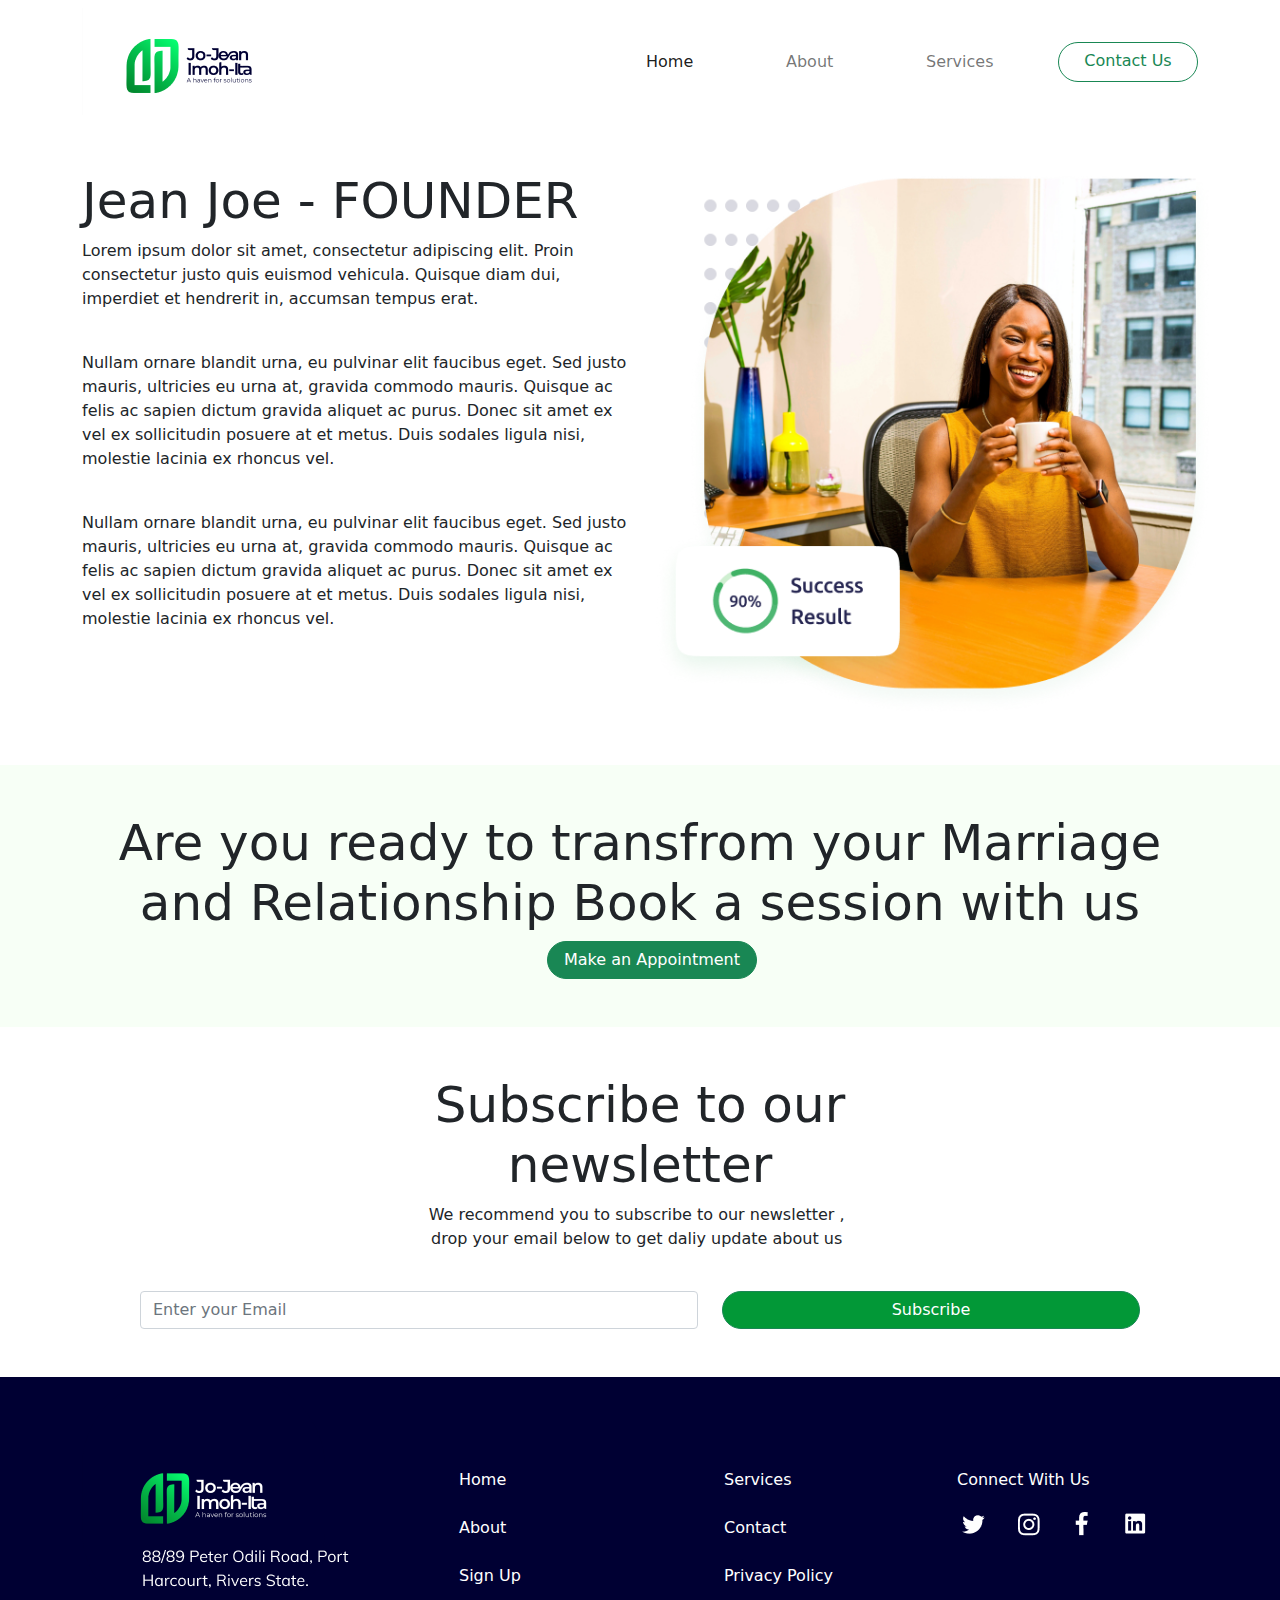
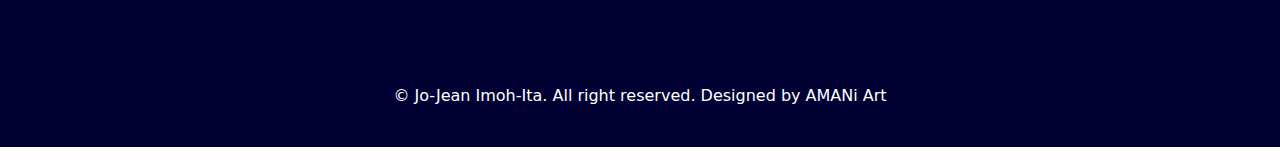
==== about.html @ e362bf73 "first commit" ====
<!DOCTYPE html>
<html lang="en">
<head>
    <meta charset="UTF-8">
    <meta http-equiv="X-UA-Compatible" content="IE=edge">
    <meta name="viewport" content="width=device-width, initial-scale=1.0">
    <link rel="stylesheet" href="css/style.css">
    <link rel="stylesheet" href="css/bootstrap.min.css">
    <title>About Us</title>
</head>
<body>
    
    <div id="hero-section">
      <nav class="navbar navbar-expand-lg navbar-light ">
          <div class="container">
            <a href="index.html"><img src="img/logo.png" alt="Logo" srcset=""></a>
            <button class="navbar-toggler" type="button" data-bs-toggle="collapse" data-bs-target="#navbarSupportedContent" aria-controls="navbarSupportedContent" aria-expanded="false" aria-label="Toggle navigation">
              <span class="navbar-toggler-icon"></span>
            </button>
            <div class="collapse navbar-collapse" id="navbarSupportedContent">
              <ul class="navbar-nav ms-auto mb-2 mb-lg-0">


                <li class="nav-item">
                  <a class="nav-link active" aria-current="page"  href="index.html">Home</a>
                </li>


                <li class="nav-item">
                  <a class="nav-link" href="about.html">About</a>
                </li>


                <li class="nav-item">
                  <a class="nav-link" href="#">Services</a>
                </li>


              <form class="d-flex">
                <a href="contact.html" class="btn btn-outline-success" role="button">Contact Us</a>
                                  
              </form>
            </div>
          </div>
        </nav>
    </div>

    <div id="top-hero-section" class="py-5">
      <div class="container">
        <div class="row">
          
          <div class="col">
            <div class="top-hero">
              <h2 class="text-dark ">Jean Joe - FOUNDER</h2>

              <p>Lorem ipsum dolor sit amet, consectetur adipiscing elit. Proin consectetur justo quis euismod vehicula. Quisque diam dui, imperdiet et hendrerit in, accumsan tempus erat.</p><br>

              <p>Nullam ornare blandit urna, eu pulvinar elit faucibus eget. Sed justo mauris, ultricies eu urna at, gravida commodo mauris. Quisque ac felis ac sapien dictum gravida aliquet ac purus. Donec sit amet ex vel ex sollicitudin posuere at et metus. Duis sodales ligula nisi, molestie lacinia ex rhoncus vel.</p><br>

              <p>Nullam ornare blandit urna, eu pulvinar elit faucibus eget. Sed justo mauris, ultricies eu urna at, gravida commodo mauris. Quisque ac felis ac sapien dictum gravida aliquet ac purus. Donec sit amet ex vel ex sollicitudin posuere at et metus. Duis sodales ligula nisi, molestie lacinia ex rhoncus vel.</p>

              
            </div>
          </div>         

          <div class="col">
            <div class="top-image">
              <img src="img/top-hero.png" alt="TOP HERO">
           </div>

          </div>            
          </div>
      </div>
    </div>

    <div id="appointment-section" class="py-5 text-center" style="background: #F7FFF6;">
      <div class="container">
        
        <h2>Are you ready to transfrom your Marriage and 
          Relationship Book a  session with us</h2>

        <button type="submit" class="btn btn-success ms-4">Make an Appointment</button>
        

      </div>
    </div>
    
    <div id="suscribe-section" class="py-5">
      <div class="container">
        <div class="coach-section text-center">
          <h2>Subscribe to our newsletter</h2>
          <p style="width: 65%; margin-left: 17%;" >We recommend you to subscribe to our newsletter , drop 
            your email below to get daliy update about us</p>
        </div>

        <form id="form-section" class="pt-4">
          <div style="width: 50%;"> <input type="email" class="form-control"  placeholder="Enter your Email"> </div>
          
          <button type="submit" class="btn btn-success ms-4">Subscribe</button>
      </form>
      

        

        

      </div>
    </div>

    <div id="footer" style="background: #000033; color: #ffffff;">
      <div class="container">
        <div class="row">

          <div class="col me-5">
            <img src="img/Group 115.png" alt="Footer Logo">
            
          </div>

          <div class="col" style="margin-top: 8%;">
            <ul style="list-style: none;">
              <li >Home</li><br>
              <li>About</li><br>
              <li>Sign Up</li>
            </ul>

          </div>

          <div class="col " style="margin-top: 8%;">
            <ul style="list-style: none;">
              <li>Services</li><br>
              <li>Contact</li><br>
              <li>Privacy Policy</li>
            </ul>

          </div>

          <div class="col" style="margin-top: 8%;">
            <p>Connect With Us</p>
            <img src="img/Group 36.png" alt="Social Icons">

          </div>

        </div>
      </div>

      <div class="footer-text">
        <p>© Jo-Jean Imoh-Ita. All right reserved. Designed by AMANi Art</p>
      </div>
      
    </div>
    

    <script src="js/bootstrap.min.js"></script>
</body>
</html>
---- css/style.css ----
* {
    margin: 0;
    padding: 0;
    box-sizing: border-box;
}

h2 {
    font-size: 50px  !important;
}

p {
    font-size: 16px  !important;
}

.top-hero button, #form-section button {
    background: #029837;
    border-radius: 20px;
    width: 140px;
}

.col-lg-7 .top-hero {
    margin-top: 130px;
}

.top-image img {
    width: 103%;
}

#offer-section {
    background: #F7FFF6;
    ;
}

.offer-image img {
    width: 75%;
}

.coach-section {
    width: 60%;
    margin-left: 20%;
}

#customer-section {
    background: #F7FFF6;
    
}

.card {
    border: none;
    border-radius: 10px
}

.c-details span {
    font-weight: 300;
    font-size: 13px
}

#form-section {
    display: flex;
    align-items: center;
    justify-content: center;
}

#hero-section a,  #offer-section button, #coaching-section a {
    border-radius: 20px;
    width: 140px;
}

#appointment-section button {
    border-radius: 20px;
    width: 210px;
}


.footer-text p{
    margin-top: 5%;
    padding-bottom: 3%;
    font-size: 5px;
    text-align: center;
}


.registration-form{
	padding: 30px 0;
}

.registration-form form{
    background-color: #fff;
    max-width: 600px;
    margin: auto;
    padding: 50px 70px;
    border-top-left-radius: 30px;
    border-top-right-radius: 30px;
    box-shadow: 0px 2px 10px rgba(0, 0, 0, 0.075);
}


.registration-form .item{
	border-radius: 20px;
    margin-bottom: 25px;
    padding: 10px 20px;
}

.registration-form .create-account{
    border-radius: 30px;
    padding: 10px 20px;
    font-size: 18px;
    font-weight: bold;
    background-color: #5791ff;
    border: none;
    color: white;
    margin-top: 20px;
}

.top-hero button, #form-section button {
    width: 418px;
}
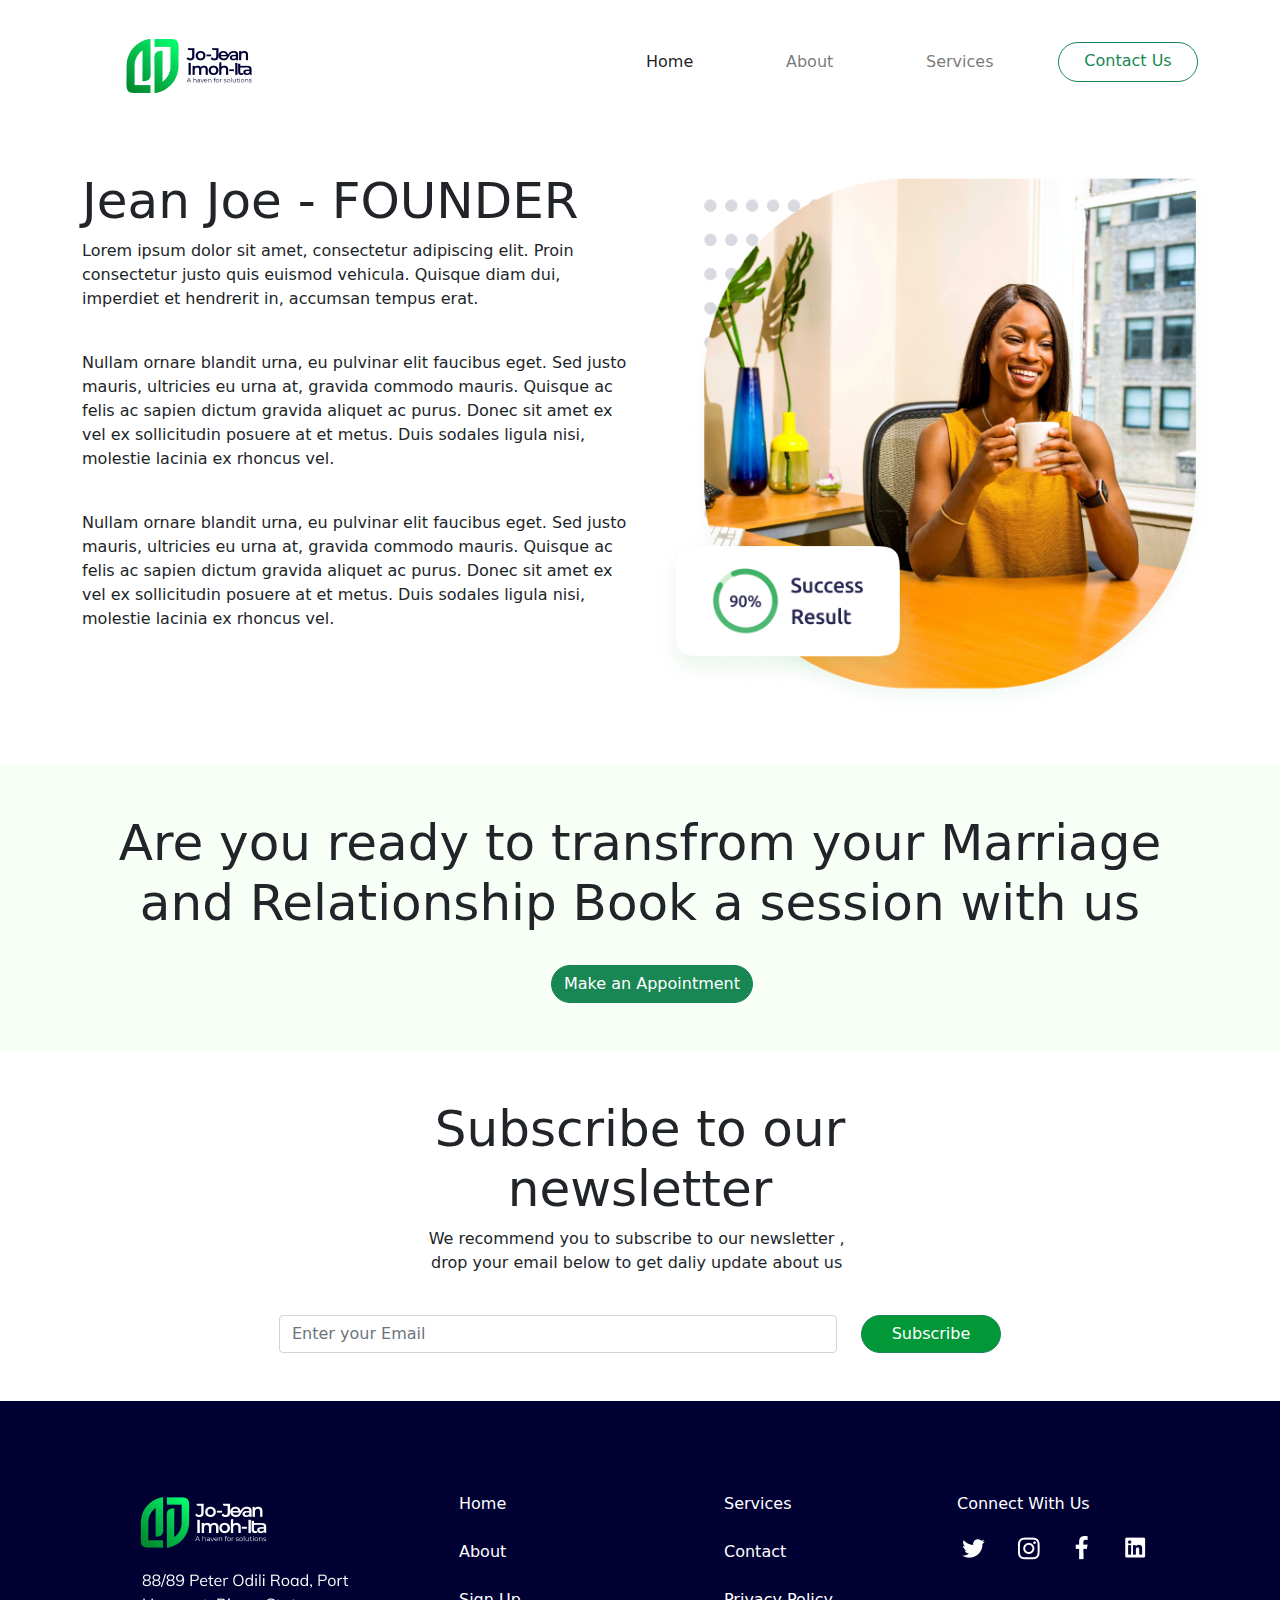
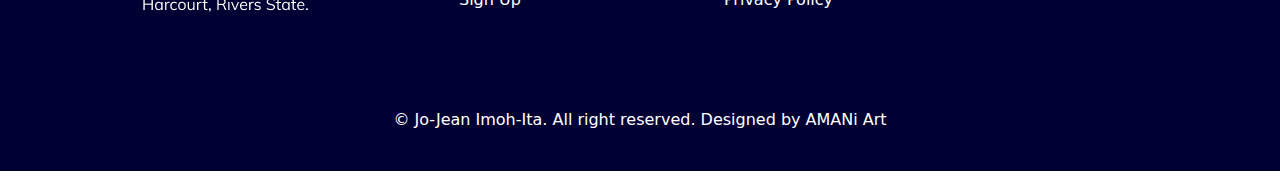
==== commit efcd6912: "First Commit" ====
--- a/about.html
+++ b/about.html
@@ -79,7 +79,7 @@
         <h2>Are you ready to transfrom your Marriage and 
           Relationship Book a  session with us</h2>
 
-        <button type="submit" class="btn btn-success ms-4">Make an Appointment</button>
+        <button type="submit" class="btn btn-success ms-4 rounded-pill mt-4">Make an Appointment</button>
         
 
       </div>
@@ -93,10 +93,10 @@
             your email below to get daliy update about us</p>
         </div>
 
-        <form id="form-section" class="pt-4">
+        <form id="form-section" class="pt-4 pt-4 d-flex justify-content-center">
           <div style="width: 50%;"> <input type="email" class="form-control"  placeholder="Enter your Email"> </div>
           
-          <button type="submit" class="btn btn-success ms-4">Subscribe</button>
+          <button type="submit" class="btn btn-success ms-4 ">Subscribe</button>
       </form>
       
 
--- a/css/style.css
+++ b/css/style.css
@@ -28,7 +28,7 @@
 
 #offer-section {
     background: #F7FFF6;
-    ;
+    
 }
 
 .offer-image img {
@@ -55,20 +55,11 @@
     font-size: 13px
 }
 
-#form-section {
-    display: flex;
-    align-items: center;
-    justify-content: center;
-}
+
 
 #hero-section a,  #offer-section button, #coaching-section a {
     border-radius: 20px;
     width: 140px;
-}
-
-#appointment-section button {
-    border-radius: 20px;
-    width: 210px;
 }
 
 
@@ -77,21 +68,6 @@
     padding-bottom: 3%;
     font-size: 5px;
     text-align: center;
-}
-
-
-.registration-form{
-	padding: 30px 0;
-}
-
-.registration-form form{
-    background-color: #fff;
-    max-width: 600px;
-    margin: auto;
-    padding: 50px 70px;
-    border-top-left-radius: 30px;
-    border-top-right-radius: 30px;
-    box-shadow: 0px 2px 10px rgba(0, 0, 0, 0.075);
 }
 
 
@@ -112,7 +88,5 @@
     margin-top: 20px;
 }
 
-.top-hero button, #form-section button {
-    width: 418px;
-}
 
+
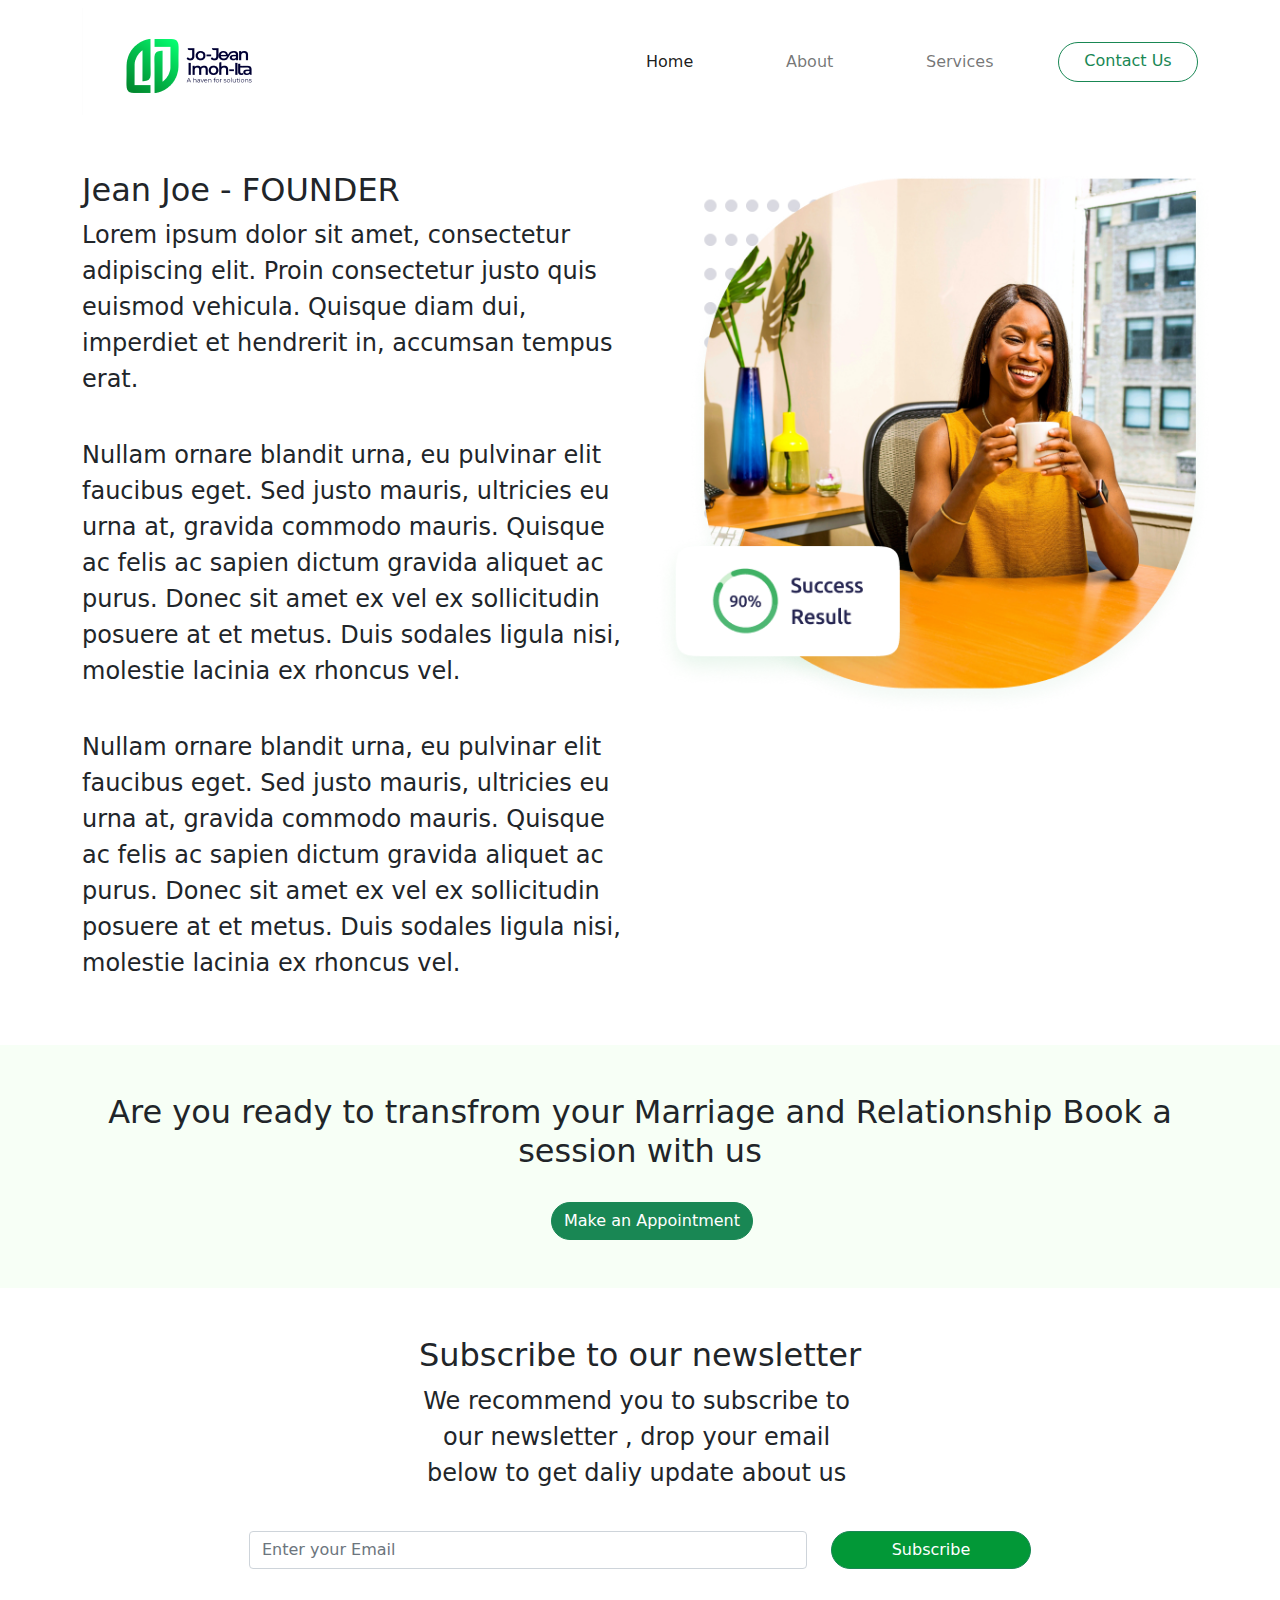
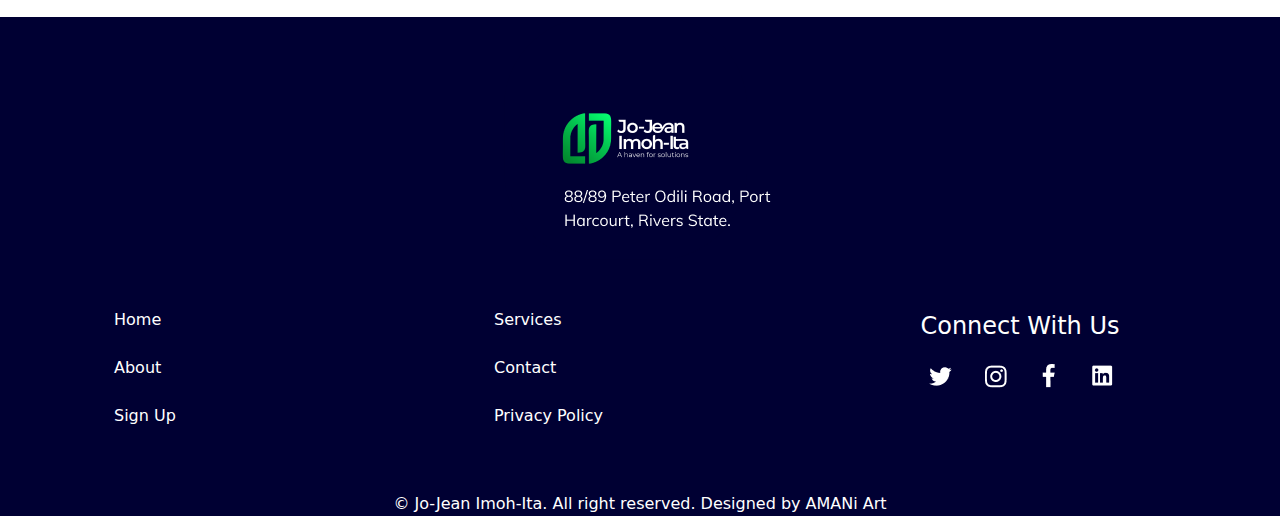
==== commit 32418221: "Contact Page and Footer Adjusted" ====
--- a/about.html
+++ b/about.html
@@ -10,6 +10,7 @@
 </head>
 <body>
     
+    <!-- HEADER -->
     <div id="hero-section">
       <nav class="navbar navbar-expand-lg navbar-light ">
           <div class="container">
@@ -107,16 +108,18 @@
       </div>
     </div>
 
+
+    <!-- FOOTER -->
     <div id="footer" style="background: #000033; color: #ffffff;">
       <div class="container">
         <div class="row">
 
-          <div class="col me-5">
+          <div class="col-sm-12 d-flex justify-content-center">
             <img src="img/Group 115.png" alt="Footer Logo">
             
           </div>
 
-          <div class="col" style="margin-top: 8%;">
+          <div class="col mt-5" >
             <ul style="list-style: none;">
               <li >Home</li><br>
               <li>About</li><br>
@@ -125,7 +128,7 @@
 
           </div>
 
-          <div class="col " style="margin-top: 8%;">
+          <div class="col mt-5">
             <ul style="list-style: none;">
               <li>Services</li><br>
               <li>Contact</li><br>
@@ -134,18 +137,18 @@
 
           </div>
 
-          <div class="col" style="margin-top: 8%;">
+          <div class="col mt-5 text-center">
             <p>Connect With Us</p>
-            <img src="img/Group 36.png" alt="Social Icons">
+            <div class="d-flex justify-content-center"><img src="img/Group 36.png" alt="Social Icons"></div>
 
           </div>
 
         </div>
       </div>
 
-      <div class="footer-text">
-        <p>© Jo-Jean Imoh-Ita. All right reserved. Designed by AMANi Art</p>
-      </div>
+      
+        <p class="fs-6 text-center mt-5">© Jo-Jean Imoh-Ita. All right reserved. Designed by AMANi Art</p>
+      
       
     </div>
     
--- a/css/style.css
+++ b/css/style.css
@@ -5,11 +5,13 @@
 }
 
 h2 {
-    font-size: 50px  !important;
+    
+    font-size: clamp(2rem, 3.125vw, 3.125rem);
 }
 
 p {
-    font-size: 16px  !important;
+    
+    font-size: clamp(0.8rem, 2vw, 1.5rem);
 }
 
 .top-hero button, #form-section button {
@@ -63,14 +65,6 @@
 }
 
 
-.footer-text p{
-    margin-top: 5%;
-    padding-bottom: 3%;
-    font-size: 5px;
-    text-align: center;
-}
-
-
 .registration-form .item{
 	border-radius: 20px;
     margin-bottom: 25px;
@@ -86,7 +80,16 @@
     border: none;
     color: white;
     margin-top: 20px;
+    
+}
+
+.top-hero button, #form-section button {
+    /* width: 418px !important; */
+    width: clamp(140px, 200px, 418px);
 }
 
 
-
+.form_class {
+    /* width: 600px; */
+    width: clamp(50px 400vw, 600px);
+}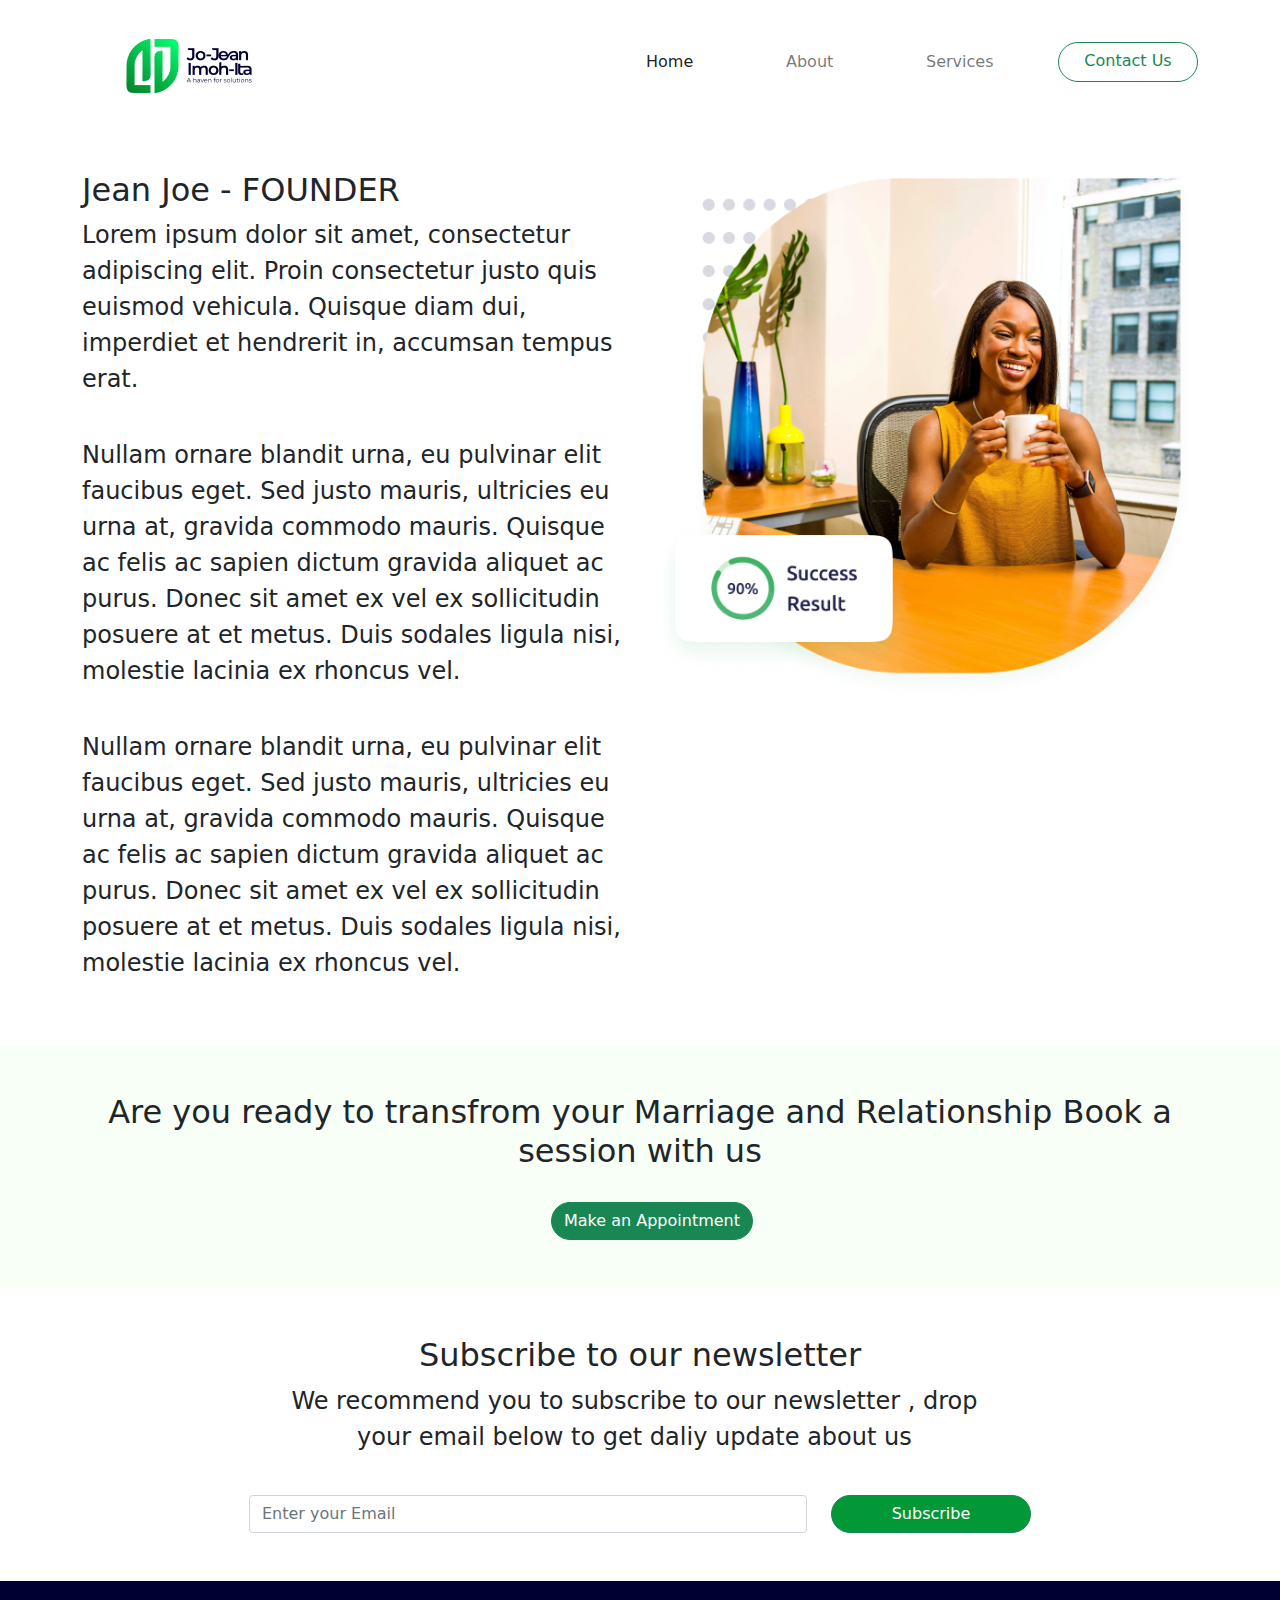
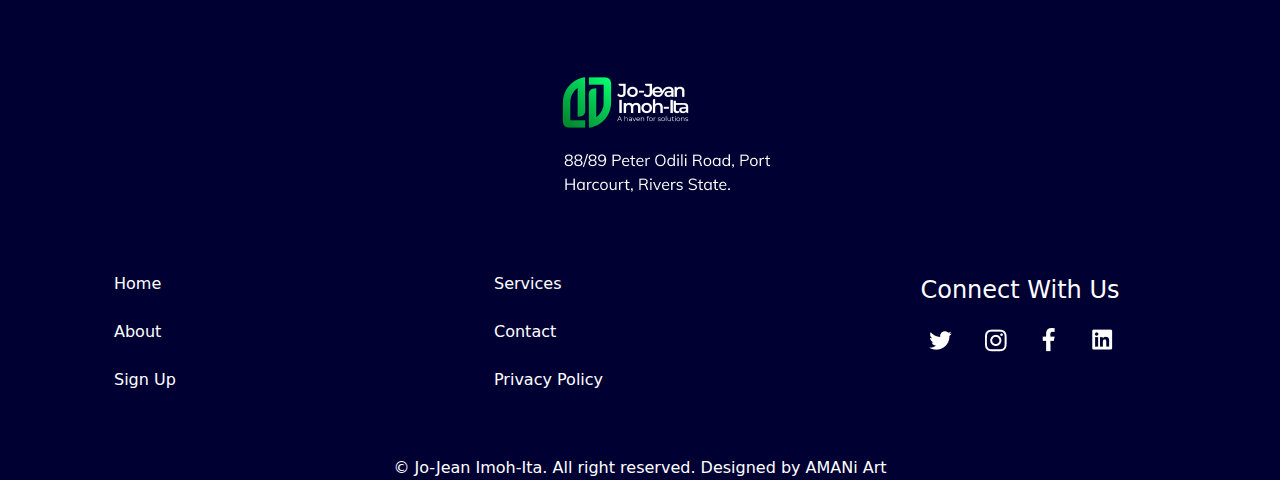
==== commit 3bb1e337: "All pages Edited" ====
--- a/about.html
+++ b/about.html
@@ -66,7 +66,7 @@
 
           <div class="col">
             <div class="top-image">
-              <img src="img/top-hero.png" alt="TOP HERO">
+              <img src="img/top-hero.png" class="img-fluid" alt="TOP HERO">
            </div>
 
           </div>            
--- a/css/style.css
+++ b/css/style.css
@@ -20,32 +20,9 @@
     width: 140px;
 }
 
-.col-lg-7 .top-hero {
+/* .col-lg-7 .top-hero {
     margin-top: 130px;
-}
-
-.top-image img {
-    width: 103%;
-}
-
-#offer-section {
-    background: #F7FFF6;
-    
-}
-
-.offer-image img {
-    width: 75%;
-}
-
-.coach-section {
-    width: 60%;
-    margin-left: 20%;
-}
-
-#customer-section {
-    background: #F7FFF6;
-    
-}
+} */
 
 .card {
     border: none;
@@ -83,9 +60,12 @@
     
 }
 
-.top-hero button, #form-section button {
-    /* width: 418px !important; */
+ #form-section button {
     width: clamp(140px, 200px, 418px);
+}
+
+.top-hero button {
+    width: clamp(18rem, 93vw, 20rem);
 }
 
 
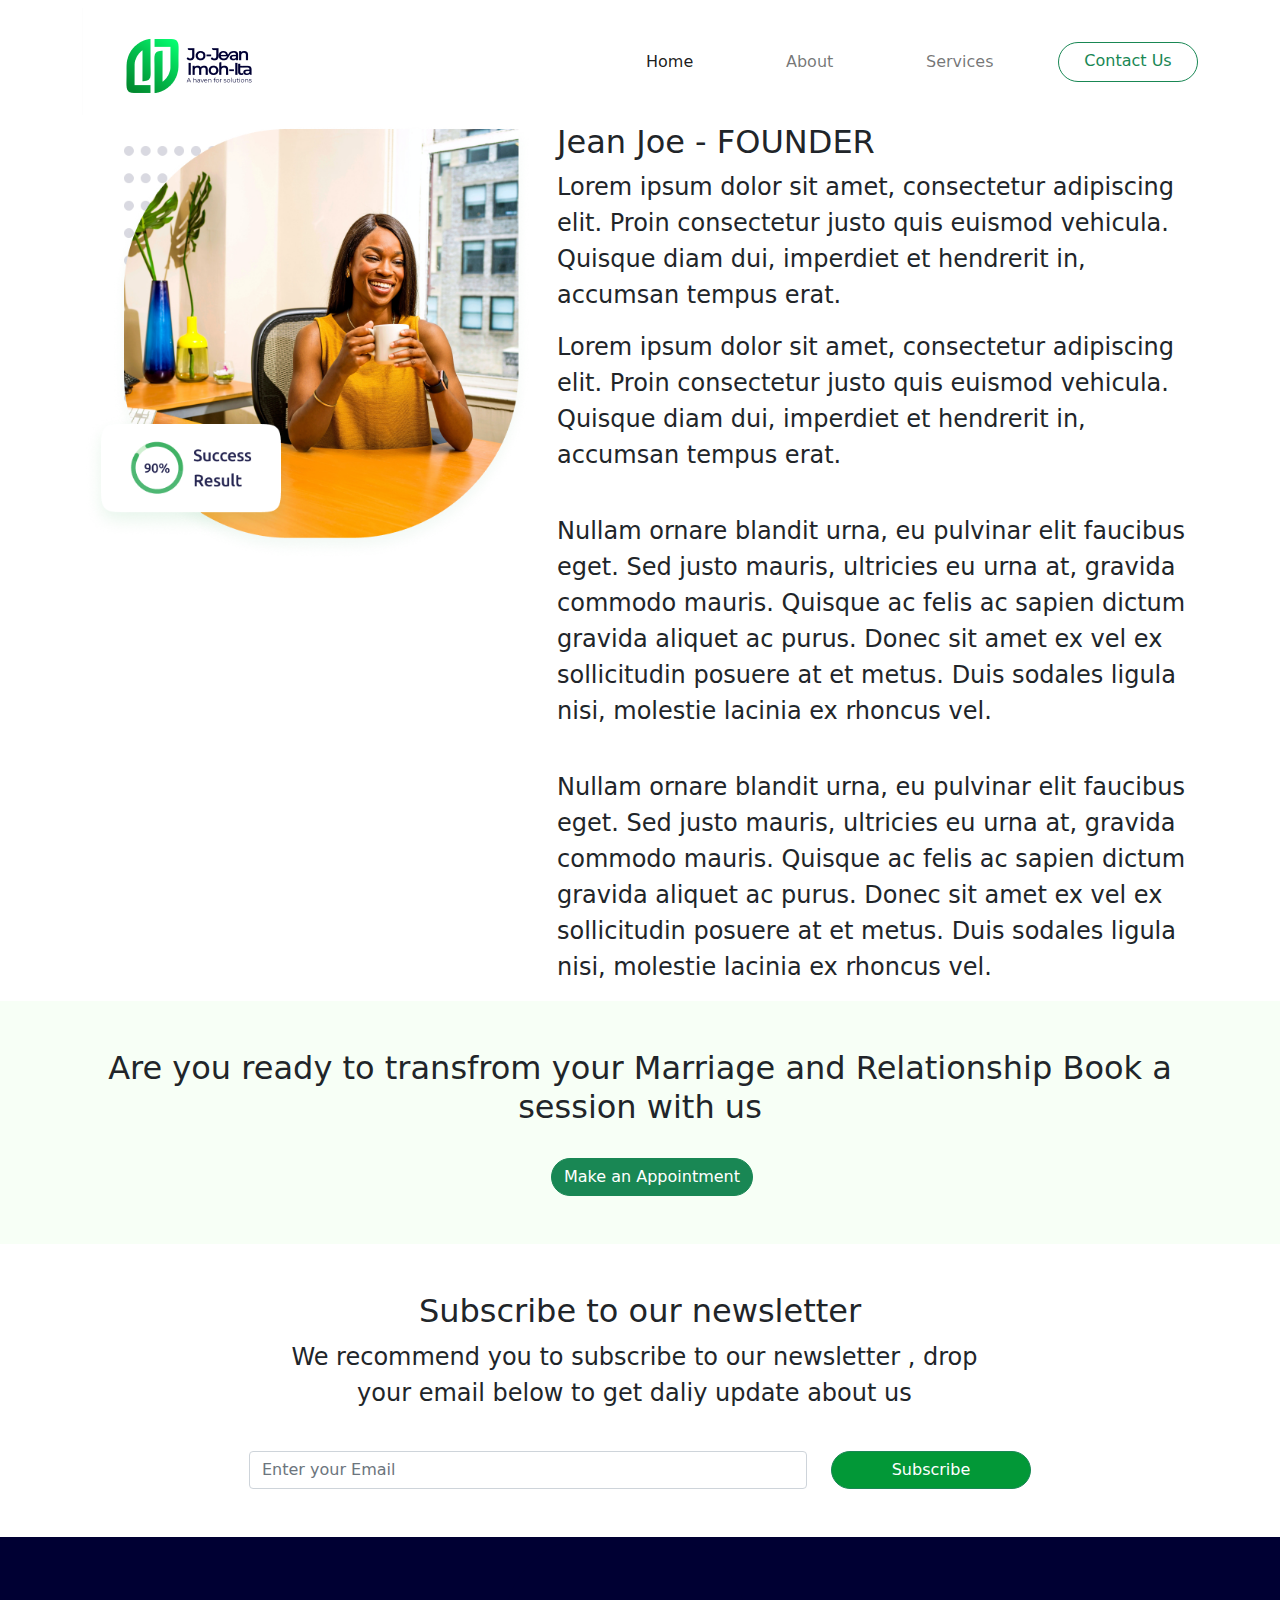
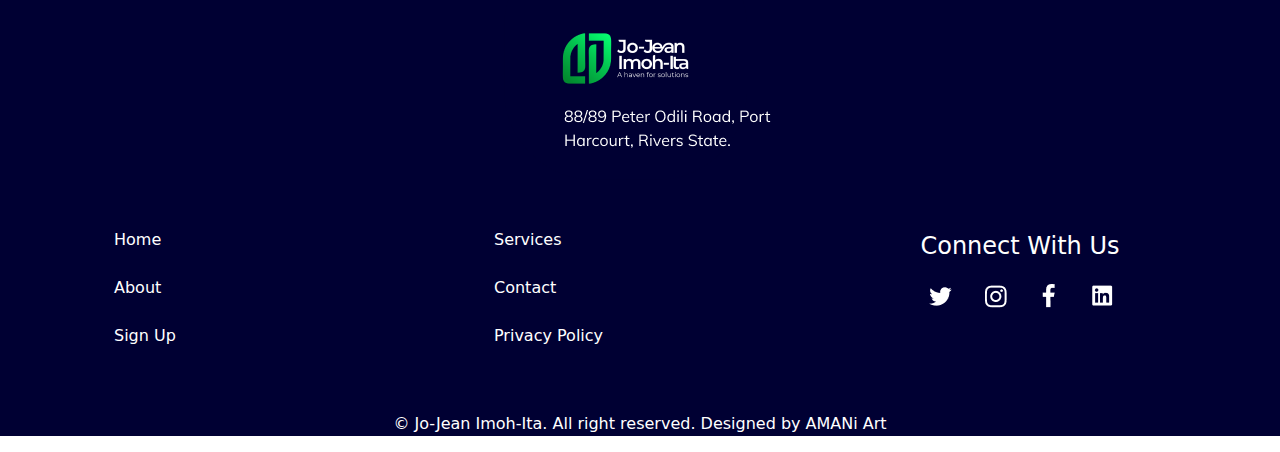
==== commit 778a79a1: "About page adjusted" ====
--- a/about.html
+++ b/about.html
@@ -46,7 +46,38 @@
         </nav>
     </div>
 
-    <div id="top-hero-section" class="py-5">
+
+    <div id="top-hero-section">
+      <div class="container">
+        <div class="row">
+
+          <div class="col-lg-5 col-md-6 ">
+            <div class="top-image">
+              <img src="img/top-hero.png" class="img-fluid" alt="TOP HERO" srcset="">
+           </div>
+
+          </div>
+          
+          <div class="col-lg-7 col-md-6 ">
+            <div class="top-hero">
+              <h2 class="text-dark ">Jean Joe - FOUNDER</h2>
+              <p>Lorem ipsum dolor sit amet, consectetur adipiscing elit. Proin consectetur justo quis euismod vehicula. Quisque diam dui, imperdiet et hendrerit in, accumsan tempus erat.</p>
+
+              <p>Lorem ipsum dolor sit amet, consectetur adipiscing elit. Proin consectetur justo quis euismod vehicula. Quisque diam dui, imperdiet et hendrerit in, accumsan tempus erat.</p><br>
+
+              <p>Nullam ornare blandit urna, eu pulvinar elit faucibus eget. Sed justo mauris, ultricies eu urna at, gravida commodo mauris. Quisque ac felis ac sapien dictum gravida aliquet ac purus. Donec sit amet ex vel ex sollicitudin posuere at et metus. Duis sodales ligula nisi, molestie lacinia ex rhoncus vel.</p><br>
+
+              <p>Nullam ornare blandit urna, eu pulvinar elit faucibus eget. Sed justo mauris, ultricies eu urna at, gravida commodo mauris. Quisque ac felis ac sapien dictum gravida aliquet ac purus. Donec sit amet ex vel ex sollicitudin posuere at et metus. Duis sodales ligula nisi, molestie lacinia ex rhoncus vel.</p>
+
+            </div>
+          </div>         
+            
+        </div>
+      </div>
+  </div>
+
+
+    <!-- <div id="top-hero-section" class="py-5">
       <div class="container">
         <div class="row">
           
@@ -72,7 +103,7 @@
           </div>            
           </div>
       </div>
-    </div>
+    </div> -->
 
     <div id="appointment-section" class="py-5 text-center" style="background: #F7FFF6;">
       <div class="container">
